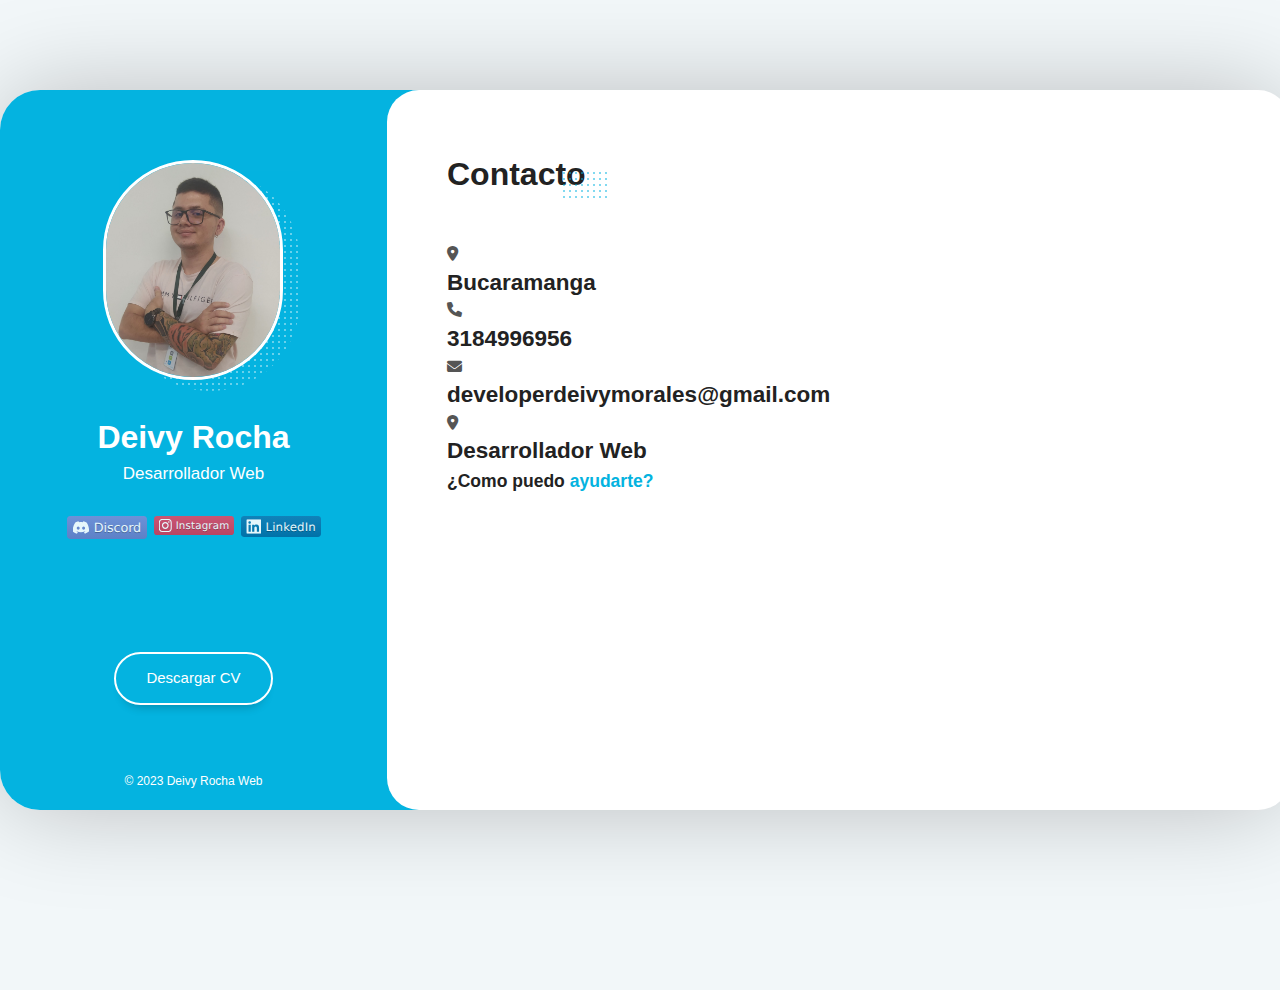
==== contacto.html @ 5f2e1a6d ":sparkles: Anyadiendo nuevas secciones y arreglando estilos" ====
<!DOCTYPE html>
<html lang="en">
<head>
  <meta charset="UTF-8">
  <meta name="viewport" content="width=device-width, initial-scale=1.0">
  <title>Document</title>
  <!-- Styles -->
  <link rel="stylesheet" href="assets/fonts/fontawesome-free-6.1.2-web/css/all.min.css">
  <link rel="stylesheet" href="./assets/css/reset.css">
  <link rel="stylesheet" href="./assets/css/styles.css">
</head>
<body>

  <!--Layout principal-->
  <div class="layout">
    <!-- Barra lateral (info-usuario)-->
    <aside class="layout__aside">
      <section class="aside__user-info">
        <!-- Informacion general usuario -->
        <div class="user-info__general">
          <div class="user-info__container-image">
            <img src="./assets/img/perfil.jpg
            " class="user-info__image" alt="Foto de perfil del usuario" />
          </div>
          <h2 class="user-info__name">Deivy Rocha</h2>
          <h4 class="user-info__job">Desarrollador Web</h4>
        </div>
        <!-- Menu de navegacion -->
        <nav class="layout__menu">
          <ul class="menu__list">
            <li class="menu__option">
              <a href="index.html" class="menu__link">
                <i class="menu__icon fa-solid fa-house"></i>
                <span class="menu__overlay">Home</span>
              </a>
            </li>
            <li class="menu__option">
              <a href="sobre-mi.html" class="menu__link">
                <i class="menu__icon fa-solid fa-user"></i>
                <span class="menu__overlay">Sobre mi</span>
              </a>
            </li>
            <li class="menu__option">
              <a href="curriculum.html" class="menu__link">
                <i class="menu__icon fa-solid fa-graduation-cap"></i>
                <span class="menu__overlay">Curriculum</span>
              </a>
            </li>
            <li class="menu__option">
              <a href="portafolio.html" class="menu__link">
                <i class="menu__icon fa-solid fa-briefcase"></i>
                <span class="menu__overlay">Portafolio</span>
              </a>
            </li>
            <li class="menu__option">
              <a href="contacto.html" class="menu__link menu__link--active">
                <i class="menu__icon fa-solid fa-envelope"></i>
                <span class="menu__overlay">Contacto</span>
              </a>
            </li>
          </ul>
        </nav>
        <!-- Links a redes sociales -->
        <div class="user-info__links">
          <ul class="links__social">
            <li class="social__option">
              <a href="#" class="social__link">
                <img src="assets/img/discord.svg" class="social__icon"></img>
              </a>
            </li>
            <li class="social__option">
              <a href="#" class="social__link">
                <img src="assets/img/instagram.svg" class="social__icon"></img>
              </a>
            </li>
            <li class="social__option">
              <a href="#" class="social__link">
                <img src="assets/img/linkedin.svg" class="social__icon"></img>
              </a>
            </li>
          </ul>
        </div>
        <!-- Boton del curriculum -->
        <div class="user-info__buttons">
          <a href="#" class="user-info__btn">
            Descargar CV
          </a>
        </div>
        <!-- Pie de pagina -->
        <footer class="user-info__footer">
          &copy; 2023 Deivy Rocha Web
        </footer>
      </section>
    </aside>
    <!-- Contenido principal -->
    <main class="layout__content">
      <section class="content__page content__contact">
        <!--Este contenido cambia en cada pagina del sitio web-->
        
        <header class="contact__header">
          <h1 class="contact__title"> Contacto </h1>
        </header>

        <div class="contact__container">
          <section class="contact__info">
            <div class="contact__data">
              <i class="contact__icon fa-solid fa-location-dot "></i>
              <h2 class="contact__subtitle">Bucaramanga</h2>
            </div>

            <div class="contact__data">
              <i class="contact__icon fa-solid fa-phone "></i>
              <h2 class="contact__subtitle">3184996956</h2>
            </div>

            <div class="contact__data">
              <i class="contact__icon fa-solid fa-envelope"></i>
              <h2 class="contact__subtitle">developerdeivymorales@gmail.com</h2>
            </div>

            <div class="contact__data">
              <i class="contact__icon fa-solid fa-location-dot "></i>
              <h2 class="contact__subtitle">Desarrollador Web</h2>
            </div>

          </section>

          <section class="contact__form">
            
            <div class="contact__map">

            </div>

            <header class="contact__form-header">
              <h3 class="contact__subtitle">
                ¿Como puedo <span class="subtitle__color">ayudarte?</span> 
              </h3>
            </header>

          </section>
        </div>


      </section>
    </main>

  </div>


</body>
</html>
---- assets/css/styles.css ----
/*Colors Variable*/
:root {
  --primary-color: #FFFFFF;
  --second-color: #04B3E0; /*Blue 500*/

  --background-color: #F2F7F9;
  --trasnparent-color: transparent;

  --icons-color: #B5B6B7;
  --titles-color: #222;
  --subtitles-color: #888;
  --text-color: #555;

  --color-border-reviews: #E5E6E7;
  --color-company: #A5A6A7;

  --color-background-certificate: #F5F5F5;
}

/*Styles generals*/
html {
  font-size: 10px;
}

body {
  width: 100%;
  height: auto;
  font-family: "Poppins", Helvetica, sans-serif;
  font-size: 1.5rem;
  background-color: var(--background-color);
  color: var(--text-color);
  overflow: hidden;
}

h1,h2,h3,h4,h5,h6 {
  color: var(--titles-color);
}

/*Imagen de fondo*/
body {
  background-image: url(../img/fondo.png);
  background-size: cover;
  background-repeat: no-repeat;
  background-position: -20px -120px;
}

/*Estructura principal*/
.layout {
  position: relative;
  min-width: 1290px;
  width: 75%;
  height: 80vh; /*altura del navegador*/
  min-height: 80vh;
  margin: 10vh auto;

  display: grid;
  grid-template-areas: 
    "aside content";
  grid-template-columns: 30% 70%;

  /*Sombra layout*/
  border-radius: 4rem;
  box-shadow: 0 0 100px -5px rgba(0, 0, 0, 0.25);
}

/* Barra lateral azul*/
.layout__aside {
  grid-area: aside;
  border-radius: 4rem 0 0 4rem;
  overflow: auto;
  overflow-x: hidden;
}

.aside__user-info {
  display: flex;
  flex-direction: column;
  align-items: center;
  text-align: center;

  min-height: 100%;
  min-width: 30rem;

  background-color: var(--second-color);
  color: var(--primary-color);
}

.user-info__container-image {
  position: relative;
  display: inline-block;
  width: 18rem;
  margin-top: 7rem;
  z-index: 1;
}

.user-info__image {
  width: 100%;
  background-color: var(--primary-color);
  border: 3px solid var(--primary-color);
  border-radius: 20rem;
}

.user-info__container-image::after {
  content: "";
  position: absolute;
  top: 5%;
  left: 9%;
  z-index: -1;
  width: 100%;
  height: 100%;
  background-image: -webkit-repeating-radial-gradient(center center, #fff, #fff 1px, transparent 0px, transparent 100%);
  background-size: 0.6rem 0.6rem;
  opacity: 0.4;
  border-radius: 30rem;

}

.user-info__name {
  margin-top: 2.6rem;
  font-size: 3.2rem;
  font-weight: bold;
  color: var(--primary-color);
}

.user-info__job {
  font-size: 1.7rem;
  font-weight: 200;
  color: var(--primary-color);
}

.user-info__links {
  margin-bottom: 3.6rem;

}

.links__social {
  margin-top: 3rem;
  text-align: center;

  display: flex;
  flex-direction: row;
  flex-wrap: wrap;
  gap: 0.7rem;
}

.social__option {
  height: 8rem;
  width: 8rem;
  line-height: 3.2rem;
  opacity: 0.9;
  border-radius: 3rem;
  transition: all 300ms linear ease-in-out;
}

.social__icon {
  width: 100%;
  height: auto;
  border-radius: 2px;
}

/*Boton del curriculum*/

.user-info__buttons{
  margin-top: 2rem;
  margin-bottom: 4rem;
}

.user-info__btn{
  padding: 3rem;
  padding-top: 1.3rem;
  padding-bottom: 1.3rem;
  border: 2px solid var(--primary-color);
  border-radius: 3.2rem;
  color: var(--primary-color);
  box-shadow: 0 10px 10px -8px rgba(0, 0, 0, 0.22);
  transition: all 300ms ease-in-out;
}

.user-info__btn:hover{
  background-color: var(--primary-color);
  color: var(--second-color);
}

.user-info__footer {
  position: absolute;
  bottom: 2rem;
  font-size: 1.2rem;

}

/*Contenedor principal*/
.layout__content{
  grid-area: content;
  height: 100%;
  min-height: 100%;

  background-color: var(--second-color);
  border-radius: 0 10rem 10rem 0;
}

.content__page {
  min-height: 100%;
  background-color: var(--primary-color);
  border-radius: 3.2rem;
  

  display: flex;
  flex-direction: column;
  align-items: center;
  justify-content: center;
}

.page__name {
  font-size: 6rem;
  margin-bottom: 1rem;
}

.page__job {
  font-size: 2.1rem;
  font-weight: lighter;
  color: var(--subtitles-color);
}

/*Menu navegacion lateral*/

.layout__menu {
  display: block;
  position: absolute;
  top: 0;
  right: -105px;
  min-width: 11rem;
  background-color: var(--trasnparent-color);
}

.menu__list{
  position: relative;

  display: flex;
  flex-direction: column;
  justify-content: space-between;
  align-items: center;
  width: 60%;
  min-height: 32rem;
  padding: 2rem 0;
  margin-left: 2.5rem;
  background-color: var(--primary-color);
  box-shadow: 0 0 3rem -0.5rem rgba(0, 0, 0, 0.15);
  border-radius: 6rem;
}

.menu__option{
  display: block;
  width: 100%;
  text-align: center;
}

.menu__icon{
  color: var(--icons-color);
  font-size: 2.8rem;
  transition: all 300ms ease-in-out;
}

.menu__option:hover .menu__icon{
  color: var(--second-color);
}

.menu__overlay{
  position: absolute;
  right: 0;
  margin-top: -3rem;
  display: block;
  opacity: 0;
  padding: 0.5rem 1rem;
  color: var(--primary-color);
  background-color: var(--second-color);
  white-space: nowrap;
  transition: all 300ms ease-in-out;
}

.menu__option:hover .menu__overlay{
  opacity: 1;
  right: 100%;
}

/*Styles Generals about  me*/
.content__about,
.content__resume,
.content__portfolio,
.content__contact {
  display: block;
  height: 100%;
  min-height: 100%;
  padding: 6rem;
  padding-right: 3rem;
  overflow: auto; 
}

.about__header,
.resume__header,
.portfolio__header,
.contact__header {
  display: inline-block;
  margin-bottom: 4.5rem;
}

.about__title,
.resume__title,
.portfolio__title,
.contact__title {
  font-size: 3.2rem;
  position: relative;
}

.about__title::after,
.resume__title::after,
.portfolio__title::after,
.contact__title::after {
  content: "";
  position: absolute;
  top: 20px;
  right: -25px;
  width: 50px;
  height: 30px;
  background-image: -webkit-repeating-radial-gradient(center center, var(--second-color), var(--second-color) 1px, transparent 0px, transparent 100%);
  background-size: 6px 6px;
  opacity: 0.5;
}

.title__color,
.subtitle__color {
  color: var(--second-color);
}

.about__personal-info{
  display: flex;
  flex-direction: row;
  width: 100%;
  margin-bottom: 5rem;
}

.personal-info__bio {
  flex-basis: 56%;
}

.personal-info__description {
  font-size: 1.5rem;
  line-height: 2.4rem;
}

.personal-info__data {
  flex-basis: 44%;
  padding: 0 1.5rem;
}

.personal-info__option {
  margin-bottom: 1rem;
}

.personal-info__title {
  margin-right: 0.5rem;
  color: var(--second-color);
  font-weight: 600;
}

/*Estilos generales compartidos about y otras secciones*/
.about__services,
.about__reviews,
.about__clients,
.about__prices,
.about__extra {
  width: 100%;
  margin-bottom: 3rem;
}

.services__header,
.reviews__header,
.clients__header,
.prices__header,
.extra__header,
.resume__subheader {
  display: inline-block;
  padding-right: 1.2rem;
  margin-bottom: 2.5rem;
  position: relative;
}

.services__title,
.reviews__title,
.clients__title,
.prices__title,
.extra__title,
.resume__subtitle {
  font-size: 2.1rem;
}

.services__title::after,
.reviews__title::after,
.clients__title::after,
.prices__title::after,
.extra__title::after,
.resume__subtitle::after{
  content: "";
  position: absolute;
  top: 15px;
  right: 0px;
  width: 30px;
  height: 20px;
  background-image: -webkit-repeating-radial-gradient(center center, var(--second-color), var(--second-color) 1px, transparent 0px, transparent 100%);
  background-size: 6px 6px;
  opacity: 0.5;
}

/* SERVICES */

.about__services {
  width: 100%;
  margin-bottom: 3rem;
}

.services__header{
  display: inline-block;
  padding: 1.2rem;
  margin-bottom: 2.5rem;
  position: relative;
}

.services__title {
  font-size: 2.1rem;
}

.services__title::after{
  content: "";
  position: absolute;
  top: 15px;
  right: 0px;
  width: 30px;
  height: 20px;
  background-image: -webkit-repeating-radial-gradient(center center, var(--second-color), var(--second-color) 1px, transparent 0px, transparent 100%);
  background-size: 6px 6px;
  opacity: 0.5;
}

.services__container {
  width: 100%;
  display: flex;
  flex-direction: row;
  flex-wrap: wrap;
}

.services__service{
  flex-basis: cal(50% -3rem);
  margin-right: 3rem;
  margin-bottom: 2.5rem;

}

.service__real-icon {
  color: var(--second-color);
  font-size: 3.8rem;
}

.service__title {
  font-size: 1.8rem;
  margin: 0.5rem 0;
}

.service__description {
  font-size: 1.5rem;
  text-align: justify;
  max-width: 100%;
}

/*Curriculum*/
.resume__container {
  width: 100%;
  display: flex;
  flex-direction: row;

}

/*Curriculum izquierda*/
.resume__left {
  flex-basis: 58%;
  margin-right: 1.5rem;
}

.resume__timelines {
  margin-bottom: 5rem;
}

.timelines__timeline {
  position: relative;
  width: 100%;
  margin-bottom: 1.5rem;
  display: flex;
  flex-direction: row;
}

.timeline__header {
  flex-basis: 30%;
  text-align: right;
  padding-right: 2.5rem;
}

.timeline__year {
  margin: 0.3rem 0;
  line-height: 1.9rem;
  font-size: 1.4rem;
}

.timeline__company {
  display: block;
  font-size: 1.3rem;
  font-weight: lighter; 
  color: var(--text-color);
}

.timeline__description {
  width: 70%;
  padding-left: 2.5rem;
  padding-right: 1.5rem;
}

.timeline__title {
  font-size: 1.6rem;
  margin-bottom: 0.3rem;
}

.timeline__text {
  font-size: 1.4rem;
  margin-bottom: 1rem;
}

.timeline__divider {
  position: absolute;
  top: 0;
  left: 30%;
  bottom: -18px;
  width: 1px;
  background-color: var(--subtitle-color);
}

.timeline__divider::before {
  content: "";
  position: absolute;
  margin-top: 0.4rem;
  margin-left: -0.8rem;
  width: 1.7rem;
  height: 1.7rem;
  background-color: var(--second-color);
  border-radius: 10rem;
  opacity: 0.25;
}

.timeline__divider::after {
  content: "";
  position: absolute;
  margin-top: 0.8rem;
  margin-left: -0.4rem;
  width:0.9rem;
  height: 0.9rem;
  background-color: var(--primary-color);
  border-radius: 10rem;
  border: 2px solid var(--second-color);
  opacity: 1;
}

/*Curriculum derecha*/
.resume__right {
  flex-basis: 41%;
  padding: 0 1.5rem;
}

.resume__skills {
  width: 100%;
  margin-bottom: 3rem;
}

.skills__list {
  display: flex;
  flex-direction: row;
  flex-wrap: wrap;
}

.skills__option {
  padding: 0.4rem 1rem;
  margin: 0.3rem 0.3rem;
  font-size: 1.4rem;
  border-radius: 0.3rem;
  
}

.knowledges__list{
  display: flex;
  flex-direction: row;
  flex-wrap: wrap;
}

.knowledges__option {
  padding: 0.4rem 1rem;
  margin: 0.3rem 0.3rem;
  font-size: 1.4rem;
  background-color: var(--second-color);
  border-radius: 0.3rem;
  color: var(--primary-color);
}

.certificates__container {
  display: flex;
  flex-direction: row;
  flex-wrap: wrap;
  gap: 3rem;
}

.certificates__certificate {
  flex-basis: cal(50% - 1.5rem) ;
  border: 2px solid var(--color-border-reviews);
  border-radius: 0.8rem;

  display: flex;
  flex-direction: row;
}

.certificate__logo {
  width: 15rem;
  height: 100%;
  padding: 2.5rem;
  background-color: var(--color-background-certificate);
  display: flex;
  justify-content: center;
  align-items: center;
  
}

.certificate__img {
  width: 100%;
}

.certificate__content {
  padding: 2rem 2.5rem;
}

.certificate__title {
  font-size: 1.6rem;
  margin-bottom: 0.5rem;
}

.certificate__id {
  display: block;
  margin-bottom: 0.3rem;
  font-size: 1.3rem;
  color: var(--subtitles-color);
}

.certificate__date {
  font-size: 1.2rem;
  color: var(--subtitles-color);
  opacity: 0.9;
}

/*PORTFOLIO*/

.portfolio__navbar {
  margin-bottom: 3rem;
}

.portfolio__menu {
  display: flex;
  flex-direction: row;
  flex-wrap: wrap;
  gap: 1.5rem;
}

.portfolio__option {
  font-size: 1.3rem;
  opacity: 0.7;
}

.portfolio__option--active {
  opacity: 1;
}

.portfolio__link {
  cursor: pointer;
  color: var(--subtitles-color);
}

.portfolio__link:hover{
  color: var(--second-color);
  text-shadow: 0 0 1px rgba(0, 0, 0, 0.25);
}

.portfolio__gallery {
  display: flex;
  flex-direction: row;
  flex-wrap: wrap;
}

.gallery__item {
  position: relative;
  flex-basis: 33%;
  padding: 0.7rem;
}

.gallery__container-image {
  overflow: hidden;
}

.gallery__image {
  transition: all 300ms  ease-in-out;
}

.gallery__item:hover .gallery__image {
  transform: scale(1.1);
}

.gallery__title {
  font-size: 1.6rem;
  padding: 1.5rem 0;
  font-weight: bold;
}

.gallery__icon {
  opacity: 0;
  position: absolute;
  top: 1.4rem;
  right: 1.5rem;
  width: 3rem;
  height: 3rem;
  font-size: 1.6rem;
  text-align: center;
  line-height: 3rem;
  background-color: var(--primary-color);
  color: var(--second-color);
  transition: all 400ms ease-in-out;
}

.gallery__category {
  opacity: 0;
  position: absolute;
  top: 1.5rem;
  left: 1.5rem;
  padding: 0.2rem 0.7rem;
  font-size: 1.1rem;
  background-color: var(--primary-color);
  color: var(--second-color);
  transition: all 400ms ease-in-out;
}

.gallery__item:hover .gallery__icon,
.gallery__item:hover .gallery__category {
  opacity: 1;
}
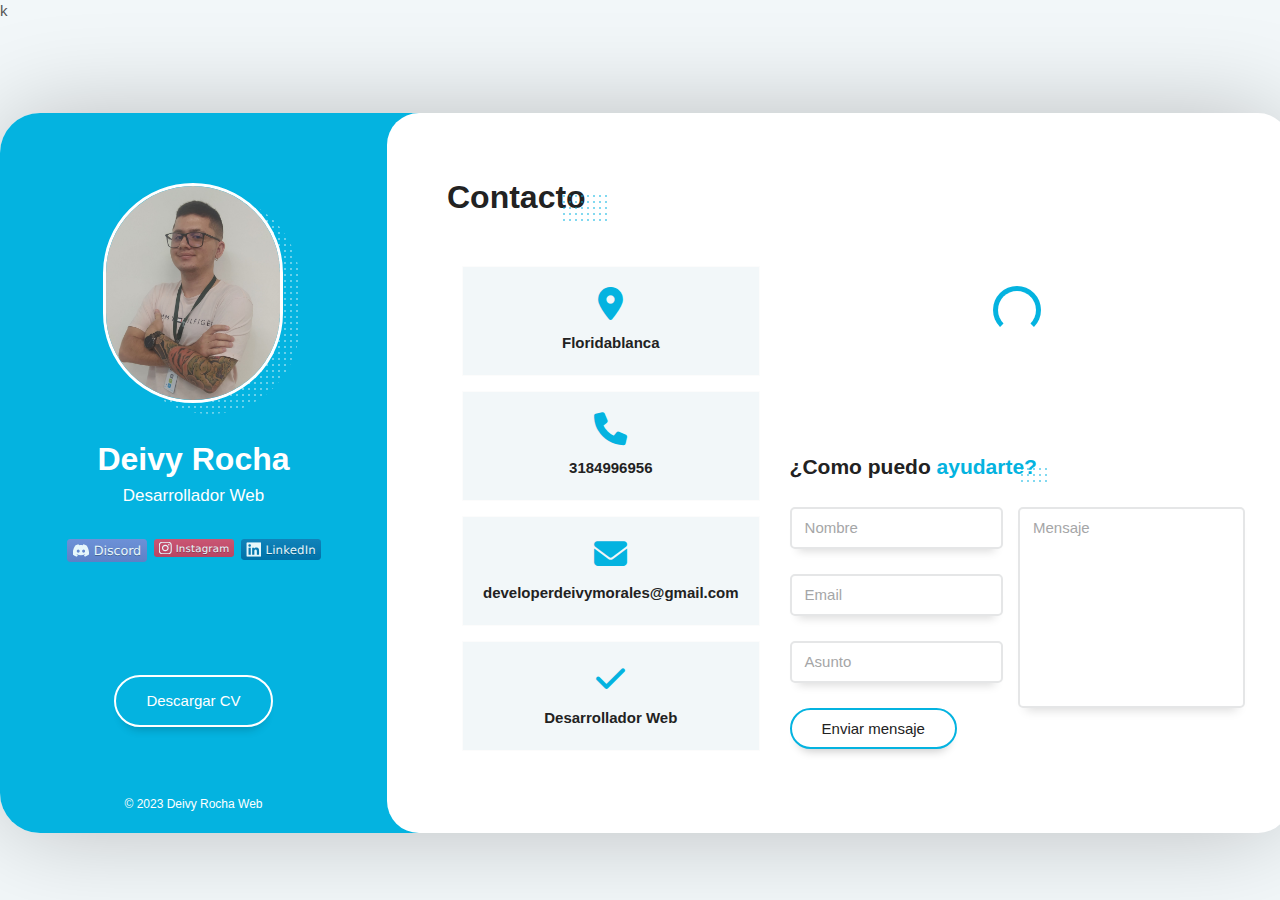
==== commit 9c206faf: ":lipstick: Estilizando pagina contacto y anyadiendo hoja loader.css y archivo map.js" ====
--- a/contacto.html
+++ b/contacto.html
@@ -2,12 +2,15 @@
 <html lang="en">
 <head>
   <meta charset="UTF-8">
-  <meta name="viewport" content="width=device-width, initial-scale=1.0">
-  <title>Document</title>
+  <meta name="viewport" content="width=device-width, initial-scale=1, maximum-scale=1">
+  <title>Contacto</title>
   <!-- Styles -->
   <link rel="stylesheet" href="assets/fonts/fontawesome-free-6.1.2-web/css/all.min.css">
   <link rel="stylesheet" href="./assets/css/reset.css">
+  <link rel="stylesheet" href="./assets/css/scroll.css">
   <link rel="stylesheet" href="./assets/css/styles.css">
+  <link rel="stylesheet" href="./assets/css/loader.css">k
+  <script src="./assets/js/map.js" defer></script>
 </head>
 <body>
 
@@ -64,17 +67,17 @@
         <div class="user-info__links">
           <ul class="links__social">
             <li class="social__option">
-              <a href="#" class="social__link">
+              <a href="https://discord.com/channels/@deivyjesidrochamorales" target="_blank" target="_blank" class="social__link">
                 <img src="assets/img/discord.svg" class="social__icon"></img>
               </a>
             </li>
             <li class="social__option">
-              <a href="#" class="social__link">
+              <a href="https://www.instagram.com/deivymorales1/?hl=es-la" target="_blank" class="social__link">
                 <img src="assets/img/instagram.svg" class="social__icon"></img>
               </a>
             </li>
             <li class="social__option">
-              <a href="#" class="social__link">
+              <a href="https://www.linkedin.com/in/deivy-jesid-rocha-morales-0641951a6/" target="_blank" class="social__link">
                 <img src="assets/img/linkedin.svg" class="social__icon"></img>
               </a>
             </li>
@@ -105,7 +108,7 @@
           <section class="contact__info">
             <div class="contact__data">
               <i class="contact__icon fa-solid fa-location-dot "></i>
-              <h2 class="contact__subtitle">Bucaramanga</h2>
+              <h2 class="contact__subtitle">Floridablanca</h2>
             </div>
 
             <div class="contact__data">
@@ -119,23 +122,50 @@
             </div>
 
             <div class="contact__data">
-              <i class="contact__icon fa-solid fa-location-dot "></i>
+              <i class="contact__icon fa-solid fa-check "></i>
               <h2 class="contact__subtitle">Desarrollador Web</h2>
             </div>
 
           </section>
 
-          <section class="contact__form">
+          <section class="contact__form-box">
             
-            <div class="contact__map">
-
+            <div class="contact__map" id="load-iframe-map">
+              <span class="loader"></span>
             </div>
 
             <header class="contact__form-header">
-              <h3 class="contact__subtitle">
+              <h3 class="form-header__title">
                 ¿Como puedo <span class="subtitle__color">ayudarte?</span> 
               </h3>
             </header>
+
+            <form class="contact__form">
+              <div class="form__container">
+                <section class="form__left">
+                  <div class="form__group">
+                    <input type="text" class="form__input" name="name" required placeholder="Nombre" />
+                    <label for="name" class="form__label">Nombre</label>
+                  </div>
+                  <div class="form__group">
+                    <input type="email" class="form__input" name="email" required placeholder="Email" />
+                    <label for="email" class="form__label">Email</label>
+                  </div>
+                  <div class="form__group">
+                    <input type="text" class="form__input" name="subject" required placeholder="Subject" />
+                    <label for="subject" class="form__label">Asunto</label>
+                  </div>
+                </section>
+                <section class="form__right" >
+                  <div class="form__group form__group--textarea">
+                    <textarea class="form__input form__input--textarea" name="message" required placeholder="Mensaje"></textarea>
+                    <label for="message" class="form__label">Mensaje</label>
+                  </div>
+                </section>
+              </div>
+              <input type="submit" class="form__button" value="Enviar mensaje">
+
+            </form>
 
           </section>
         </div>
--- a/assets/css/scroll.css
+++ b/assets/css/scroll.css
@@ -0,0 +1,81 @@
+:root{
+  --color-scrollbar: #D3D3D4; 
+  --color-background-scrollbar: #eee;
+  --primary-color: #FFFFFF;
+  --second-color: #04B3E0; /*Blue 500*/
+
+  --background-color: #F2F7F9;
+  --trasnparent-color: transparent;
+
+  --icon-color: #B5B6B7;
+  --title-color: #222;
+  --subtitle-color: #888;
+  --text-color: #555;
+}
+
+/*Scroll Chrome*/
+
+.content__page::-webkit-scrollbar{
+  width: 25px;
+  background: transparent;
+}
+
+.content__page::-webkit-scrollbar-thumb {
+  border: 10px solid transparent;
+  box-shadow: none;
+  border-radius: 40px;
+}
+
+.layout__aside::-webkit-scrollbar-thumb {
+  box-shadow: inset 0 0 0 10px var(--primary-color);
+}
+
+.layout__aside:hover::-webkit-scrollbar-thumb:hover {
+  border: 8px solid transparent;
+  box-shadow: inset 0 0 0 10px var(--primary-color);
+}
+
+/*Caja que contiene el scrollbar*/
+.content__page::-webkit-scrollbar-track {
+  background-color: transparent;
+  margin: 40px 0;
+}
+
+
+
+/*Scroll chrome barra lateral*/
+.layout__aside::-webkit-scrollbar {
+  width: 25px;
+  background: var(--second-color);
+}
+
+.layout__aside::-webkit-scrollbar-thumb {
+  border: 10px solid transparent;
+  box-shadow: none;
+  border-radius: 40px;
+}
+
+.layout__aside:hover::-webkit-scrollbar-thumb {
+  box-shadow: inset 0 0 0 10px var(--color-scrollbar);
+} 
+
+.layout__aside:hover::-webkit-scrollbar-thumb:hover {
+  border: 8px solid transparent;
+} 
+
+.layou__aside::webkit-scrollbar-track {
+  background-color: transparent;
+  margin: 40px 0;
+}
+
+/*Scroll Moz*/
+
+.content__page{
+  scrollbar-width: thin;
+  scrollbar-color: var(--color-scrollbar) transparent;
+}
+
+.layout__aside{
+  scrollbar-width: thin;
+  scrollbar-color: var(--color-scrollbar) var(--second-color);
+}
--- a/assets/css/styles.css
+++ b/assets/css/styles.css
@@ -15,6 +15,7 @@
   --color-company: #A5A6A7;
 
   --color-background-certificate: #F5F5F5;
+  --color-background-contact: #FCFCFC;
 }
 
 /*Styles generals*/
@@ -376,7 +377,8 @@
 .clients__header,
 .prices__header,
 .extra__header,
-.resume__subheader {
+.resume__subheader,
+.contact__form-header {
   display: inline-block;
   padding-right: 1.2rem;
   margin-bottom: 2.5rem;
@@ -388,7 +390,8 @@
 .clients__title,
 .prices__title,
 .extra__title,
-.resume__subtitle {
+.resume__subtitle,
+.form-header__title {
   font-size: 2.1rem;
 }
 
@@ -397,7 +400,8 @@
 .clients__title::after,
 .prices__title::after,
 .extra__title::after,
-.resume__subtitle::after{
+.resume__subtitle::after,
+.form-header__title::after{
   content: "";
   position: absolute;
   top: 15px;
@@ -749,4 +753,148 @@
 .gallery__item:hover .gallery__icon,
 .gallery__item:hover .gallery__category {
   opacity: 1;
+}
+
+/*Pagina de contacto*/
+
+.contact__container {
+  display: flex;
+  flex-direction: row;
+}
+
+.contact__info {
+  flex-basis: 33%;
+  padding: 0 1.5rem;
+}
+
+.contact__data {
+  width: 100%;
+  margin-bottom: 1.5rem;
+  padding: 2rem 2rem;
+  text-align: center;
+  background-color: var(--background-color);
+  border: 1px solid var(--color-background-contact);
+}
+
+.contact__icon {
+  font-size: 3.3rem;
+  color: var(--second-color);
+}
+
+.contact__subtitle{
+  font-size: 1.5rem;
+  margin-top: 1rem;
+}
+
+.contact__form-box {
+  flex-basis: 66%;
+  padding: 0 1.5rem;
+}
+
+.form__container {
+  display: flex;
+  flex-direction: row;
+}
+
+.form__left {
+  flex-basis: 47%;
+  margin-right: 1.5rem;
+
+}
+
+.form__group {
+  position: relative;
+  margin-bottom: 2.5rem;
+}
+
+.form__input {
+  position: relative;
+  width: 100%;
+  height: 4.2rem;
+  display: block;
+  border: 0.2rem solid var(--color-border-reviews);
+  border-radius: 0.5rem;
+  font-size: 1.5rem;
+  padding: 1rem 1.2rem;
+  outline: none;
+  box-shadow: 0 1rem 1rem -8px rgba(0, 0, 0, 0.15);
+  background: 0 0;
+  background-color: transparent;
+
+}
+
+.form__input:focus{
+  border: 0.2rem solid var(--second-color);
+}
+
+.form__label {
+  position: absolute;
+  top: 1rem;
+  left: 1.5rem;
+  color: var(--color-company);
+  transition: all 300ms ease-in-out;
+  pointer-events: none;
+}
+
+.form__input:focus~label,
+.form__input:not(:placeholder-shown)~label {
+  top: -2rem;
+  left: 0;
+  z-index: 1;
+  font-size: 1.3rem;
+  color: var(--second-color);
+}
+
+.form__input::-webkit-input-placeholder {
+  color: transparent;
+}
+
+.form__input::-moz-placeholder {
+  color: transparent;
+}
+
+
+.form__right {
+  flex-basis: 50%;
+  max-width: 50%;
+  max-height: 100%;
+}
+
+.form__group--textarea {
+  height: 100%;
+}
+
+.form__input--textarea {
+  display: block;
+  resize: none;
+  height: 100%;
+}
+
+.form__button {
+  cursor: pointer;
+  padding: 1rem 3rem;
+  font-size: 1.5rem;
+  border: 0.2rem solid var(--second-color);
+  color: var(--titles-color);
+  background-color: var(--primary-color);
+  border-radius: 3rem;
+  box-shadow: 0 1rem 1rem -8px rgba(0, 0, 0, 0.22);
+  transition: all 300 ease-in-out;
+}
+
+.form__button:hover{
+  background-color: var(--second-color);
+  color: var(--primary-color);
+}
+
+.contact__map {
+  width: 100%;
+  min-height: 15rem;
+  margin-bottom: 3.5rem;
+  overflow: hidden;
+}
+
+.contact__iframe {
+  width: 100%;
+  height: 14rem;
 }--- a/assets/css/loader.css
+++ b/assets/css/loader.css
@@ -0,0 +1,21 @@
+.loader {
+  margin: 0 auto;
+  margin-top: 20px;
+  width: 48px;
+  height: 48px;
+  border: 5px solid var(--second-color);
+  border-bottom-color: transparent;
+  border-radius: 50%;
+  display: block;
+  box-sizing: border-box;
+  animation: rotation 1s linear infinite;
+}
+
+@keyframes rotation {
+  0% {
+    transform: rotate(0deg);
+  }
+  100% {
+    transform: rotate(360deg);
+  }
+}
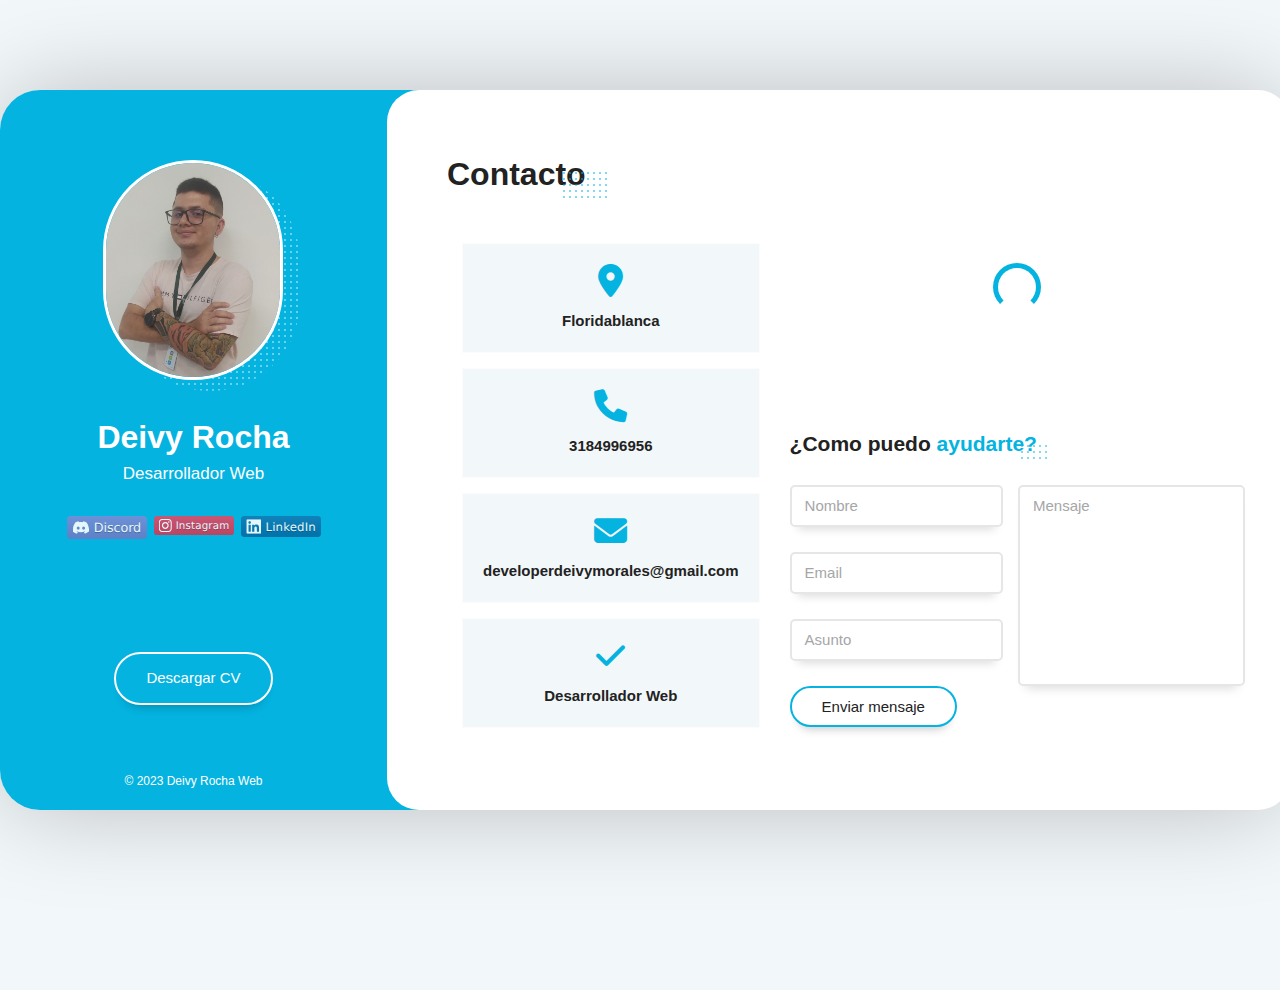
==== commit 90de1213: ":lipstick: Borrando letra k de contacto" ====
--- a/contacto.html
+++ b/contacto.html
@@ -9,7 +9,7 @@
   <link rel="stylesheet" href="./assets/css/reset.css">
   <link rel="stylesheet" href="./assets/css/scroll.css">
   <link rel="stylesheet" href="./assets/css/styles.css">
-  <link rel="stylesheet" href="./assets/css/loader.css">k
+  <link rel="stylesheet" href="./assets/css/loader.css">
   <script src="./assets/js/map.js" defer></script>
 </head>
 <body>
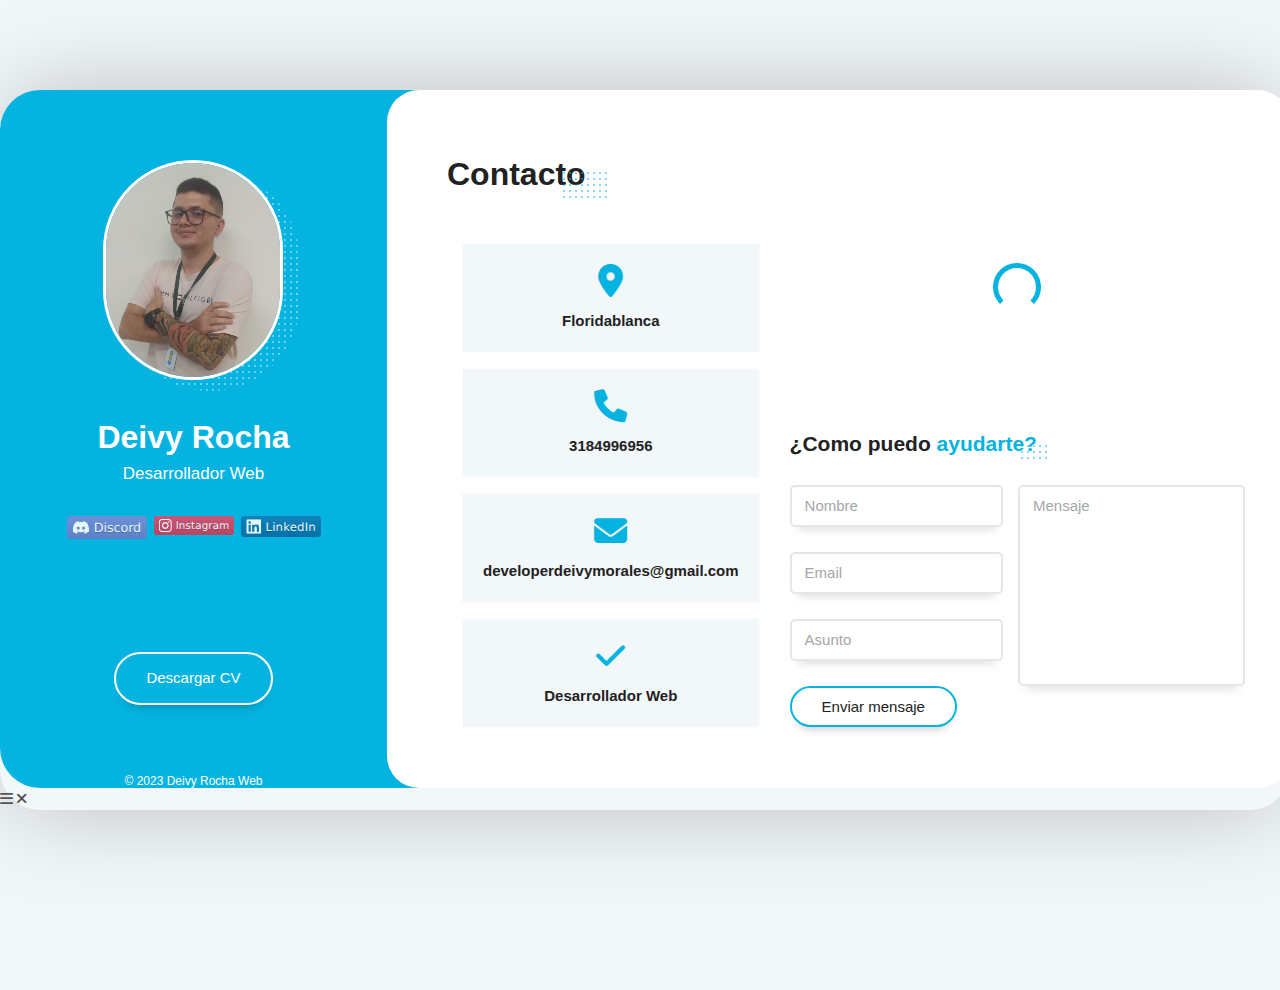
==== commit 35397290: "Add files via upload" ====
--- a/contacto.html
+++ b/contacto.html
@@ -10,7 +10,8 @@
   <link rel="stylesheet" href="./assets/css/scroll.css">
   <link rel="stylesheet" href="./assets/css/styles.css">
   <link rel="stylesheet" href="./assets/css/loader.css">
-  <script src="./assets/js/map.js" defer></script>
+  <link rel="stylesheet" href="./assets/css/responsive.css">
+  <script src="./assets/js/menu.js" defer></script>
 </head>
 <body>
 
@@ -95,6 +96,13 @@
         </footer>
       </section>
     </aside>
+
+    <!-- Menu responsive -->
+    <div class="layout__menu-toggle">
+      <i class="menu-toggle fa-solid fa-bars"></i>
+      <i class="menu-toggle fa-solid fa-xmark"></i>
+    </div>
+
     <!-- Contenido principal -->
     <main class="layout__content">
       <section class="content__page content__contact">
@@ -175,7 +183,7 @@
     </main>
 
   </div>
-
+  <script src="./assets/js/map.js" defer></script>
 
 </body>
 </html>--- a/assets/css/scroll.css
+++ b/assets/css/scroll.css
@@ -1,13 +1,13 @@
-:root{
-  --color-scrollbar: #D3D3D4; 
+:root {
+  --color-scrollbar: #d3d3d4;
   --color-background-scrollbar: #eee;
-  --primary-color: #FFFFFF;
-  --second-color: #04B3E0; /*Blue 500*/
+  --primary-color: #ffffff;
+  --second-color: #04b3e0; /*Blue 500*/
 
-  --background-color: #F2F7F9;
+  --background-color: #f2f7f9;
   --trasnparent-color: transparent;
 
-  --icon-color: #B5B6B7;
+  --icon-color: #b5b6b7;
   --title-color: #222;
   --subtitle-color: #888;
   --text-color: #555;
@@ -15,7 +15,7 @@
 
 /*Scroll Chrome*/
 
-.content__page::-webkit-scrollbar{
+.content__page::-webkit-scrollbar {
   width: 25px;
   background: transparent;
 }
@@ -41,8 +41,6 @@
   margin: 40px 0;
 }
 
-
-
 /*Scroll chrome barra lateral*/
 .layout__aside::-webkit-scrollbar {
   width: 25px;
@@ -57,11 +55,11 @@
 
 .layout__aside:hover::-webkit-scrollbar-thumb {
   box-shadow: inset 0 0 0 10px var(--color-scrollbar);
-} 
+}
 
 .layout__aside:hover::-webkit-scrollbar-thumb:hover {
   border: 8px solid transparent;
-} 
+}
 
 .layou__aside::webkit-scrollbar-track {
   background-color: transparent;
@@ -70,12 +68,12 @@
 
 /*Scroll Moz*/
 
-.content__page{
+.content__page {
   scrollbar-width: thin;
   scrollbar-color: var(--color-scrollbar) transparent;
 }
 
-.layout__aside{
+.layout__aside {
   scrollbar-width: thin;
   scrollbar-color: var(--color-scrollbar) var(--second-color);
 }
--- a/assets/css/styles.css
+++ b/assets/css/styles.css
@@ -1,21 +1,21 @@
 /*Colors Variable*/
 :root {
-  --primary-color: #FFFFFF;
-  --second-color: #04B3E0; /*Blue 500*/
-
-  --background-color: #F2F7F9;
+  --primary-color: #ffffff;
+  --second-color: #04b3e0; /*Blue 500*/
+
+  --background-color: #f2f7f9;
   --trasnparent-color: transparent;
 
-  --icons-color: #B5B6B7;
+  --icons-color: #b5b6b7;
   --titles-color: #222;
   --subtitles-color: #888;
   --text-color: #555;
 
-  --color-border-reviews: #E5E6E7;
-  --color-company: #A5A6A7;
-
-  --color-background-certificate: #F5F5F5;
-  --color-background-contact: #FCFCFC;
+  --color-border-reviews: #e5e6e7;
+  --color-company: #a5a6a7;
+
+  --color-background-certificate: #f5f5f5;
+  --color-background-contact: #fcfcfc;
 }
 
 /*Styles generals*/
@@ -33,7 +33,12 @@
   overflow: hidden;
 }
 
-h1,h2,h3,h4,h5,h6 {
+h1,
+h2,
+h3,
+h4,
+h5,
+h6 {
   color: var(--titles-color);
 }
 
@@ -55,8 +60,7 @@
   margin: 10vh auto;
 
   display: grid;
-  grid-template-areas: 
-    "aside content";
+  grid-template-areas: "aside content";
   grid-template-columns: 30% 70%;
 
   /*Sombra layout*/
@@ -108,11 +112,16 @@
   z-index: -1;
   width: 100%;
   height: 100%;
-  background-image: -webkit-repeating-radial-gradient(center center, #fff, #fff 1px, transparent 0px, transparent 100%);
+  background-image: -webkit-repeating-radial-gradient(
+    center center,
+    #fff,
+    #fff 1px,
+    transparent 0px,
+    transparent 100%
+  );
   background-size: 0.6rem 0.6rem;
   opacity: 0.4;
   border-radius: 30rem;
-
 }
 
 .user-info__name {
@@ -130,7 +139,6 @@
 
 .user-info__links {
   margin-bottom: 3.6rem;
-
 }
 
 .links__social {
@@ -160,12 +168,12 @@
 
 /*Boton del curriculum*/
 
-.user-info__buttons{
+.user-info__buttons {
   margin-top: 2rem;
   margin-bottom: 4rem;
 }
 
-.user-info__btn{
+.user-info__btn {
   padding: 3rem;
   padding-top: 1.3rem;
   padding-bottom: 1.3rem;
@@ -176,7 +184,7 @@
   transition: all 300ms ease-in-out;
 }
 
-.user-info__btn:hover{
+.user-info__btn:hover {
   background-color: var(--primary-color);
   color: var(--second-color);
 }
@@ -185,11 +193,10 @@
   position: absolute;
   bottom: 2rem;
   font-size: 1.2rem;
-
 }
 
 /*Contenedor principal*/
-.layout__content{
+.layout__content {
   grid-area: content;
   height: 100%;
   min-height: 100%;
@@ -202,7 +209,6 @@
   min-height: 100%;
   background-color: var(--primary-color);
   border-radius: 3.2rem;
-  
 
   display: flex;
   flex-direction: column;
@@ -232,7 +238,7 @@
   background-color: var(--trasnparent-color);
 }
 
-.menu__list{
+.menu__list {
   position: relative;
 
   display: flex;
@@ -248,23 +254,23 @@
   border-radius: 6rem;
 }
 
-.menu__option{
+.menu__option {
   display: block;
   width: 100%;
   text-align: center;
 }
 
-.menu__icon{
+.menu__icon {
   color: var(--icons-color);
   font-size: 2.8rem;
   transition: all 300ms ease-in-out;
 }
 
-.menu__option:hover .menu__icon{
+.menu__option:hover .menu__icon {
   color: var(--second-color);
 }
 
-.menu__overlay{
+.menu__overlay {
   position: absolute;
   right: 0;
   margin-top: -3rem;
@@ -277,7 +283,7 @@
   transition: all 300ms ease-in-out;
 }
 
-.menu__option:hover .menu__overlay{
+.menu__option:hover .menu__overlay {
   opacity: 1;
   right: 100%;
 }
@@ -292,7 +298,7 @@
   min-height: 100%;
   padding: 6rem;
   padding-right: 3rem;
-  overflow: auto; 
+  overflow: auto;
 }
 
 .about__header,
@@ -321,7 +327,13 @@
   right: -25px;
   width: 50px;
   height: 30px;
-  background-image: -webkit-repeating-radial-gradient(center center, var(--second-color), var(--second-color) 1px, transparent 0px, transparent 100%);
+  background-image: -webkit-repeating-radial-gradient(
+    center center,
+    var(--second-color),
+    var(--second-color) 1px,
+    transparent 0px,
+    transparent 100%
+  );
   background-size: 6px 6px;
   opacity: 0.5;
 }
@@ -331,7 +343,7 @@
   color: var(--second-color);
 }
 
-.about__personal-info{
+.about__personal-info {
   display: flex;
   flex-direction: row;
   width: 100%;
@@ -401,14 +413,20 @@
 .prices__title::after,
 .extra__title::after,
 .resume__subtitle::after,
-.form-header__title::after{
+.form-header__title::after {
   content: "";
   position: absolute;
   top: 15px;
   right: 0px;
   width: 30px;
   height: 20px;
-  background-image: -webkit-repeating-radial-gradient(center center, var(--second-color), var(--second-color) 1px, transparent 0px, transparent 100%);
+  background-image: -webkit-repeating-radial-gradient(
+    center center,
+    var(--second-color),
+    var(--second-color) 1px,
+    transparent 0px,
+    transparent 100%
+  );
   background-size: 6px 6px;
   opacity: 0.5;
 }
@@ -420,7 +438,7 @@
   margin-bottom: 3rem;
 }
 
-.services__header{
+.services__header {
   display: inline-block;
   padding: 1.2rem;
   margin-bottom: 2.5rem;
@@ -431,14 +449,20 @@
   font-size: 2.1rem;
 }
 
-.services__title::after{
+.services__title::after {
   content: "";
   position: absolute;
   top: 15px;
   right: 0px;
   width: 30px;
   height: 20px;
-  background-image: -webkit-repeating-radial-gradient(center center, var(--second-color), var(--second-color) 1px, transparent 0px, transparent 100%);
+  background-image: -webkit-repeating-radial-gradient(
+    center center,
+    var(--second-color),
+    var(--second-color) 1px,
+    transparent 0px,
+    transparent 100%
+  );
   background-size: 6px 6px;
   opacity: 0.5;
 }
@@ -450,11 +474,10 @@
   flex-wrap: wrap;
 }
 
-.services__service{
+.services__service {
   flex-basis: cal(50% -3rem);
   margin-right: 3rem;
   margin-bottom: 2.5rem;
-
 }
 
 .service__real-icon {
@@ -478,7 +501,6 @@
   width: 100%;
   display: flex;
   flex-direction: row;
-
 }
 
 /*Curriculum izquierda*/
@@ -514,7 +536,7 @@
 .timeline__company {
   display: block;
   font-size: 1.3rem;
-  font-weight: lighter; 
+  font-weight: lighter;
   color: var(--text-color);
 }
 
@@ -560,7 +582,7 @@
   position: absolute;
   margin-top: 0.8rem;
   margin-left: -0.4rem;
-  width:0.9rem;
+  width: 0.9rem;
   height: 0.9rem;
   background-color: var(--primary-color);
   border-radius: 10rem;
@@ -590,10 +612,9 @@
   margin: 0.3rem 0.3rem;
   font-size: 1.4rem;
   border-radius: 0.3rem;
-  
-}
-
-.knowledges__list{
+}
+
+.knowledges__list {
   display: flex;
   flex-direction: row;
   flex-wrap: wrap;
@@ -616,7 +637,7 @@
 }
 
 .certificates__certificate {
-  flex-basis: cal(50% - 1.5rem) ;
+  flex-basis: cal(50% - 1.5rem);
   border: 2px solid var(--color-border-reviews);
   border-radius: 0.8rem;
 
@@ -632,7 +653,6 @@
   display: flex;
   justify-content: center;
   align-items: center;
-  
 }
 
 .certificate__img {
@@ -688,7 +708,7 @@
   color: var(--subtitles-color);
 }
 
-.portfolio__link:hover{
+.portfolio__link:hover {
   color: var(--second-color);
   text-shadow: 0 0 1px rgba(0, 0, 0, 0.25);
 }
@@ -710,7 +730,7 @@
 }
 
 .gallery__image {
-  transition: all 300ms  ease-in-out;
+  transition: all 300ms ease-in-out;
 }
 
 .gallery__item:hover .gallery__image {
@@ -781,7 +801,7 @@
   color: var(--second-color);
 }
 
-.contact__subtitle{
+.contact__subtitle {
   font-size: 1.5rem;
   margin-top: 1rem;
 }
@@ -799,7 +819,6 @@
 .form__left {
   flex-basis: 47%;
   margin-right: 1.5rem;
-
 }
 
 .form__group {
@@ -820,10 +839,9 @@
   box-shadow: 0 1rem 1rem -8px rgba(0, 0, 0, 0.15);
   background: 0 0;
   background-color: transparent;
-
-}
-
-.form__input:focus{
+}
+
+.form__input:focus {
   border: 0.2rem solid var(--second-color);
 }
 
@@ -836,8 +854,8 @@
   pointer-events: none;
 }
 
-.form__input:focus~label,
-.form__input:not(:placeholder-shown)~label {
+.form__input:focus ~ label,
+.form__input:not(:placeholder-shown) ~ label {
   top: -2rem;
   left: 0;
   z-index: 1;
@@ -852,7 +870,6 @@
 .form__input::-moz-placeholder {
   color: transparent;
 }
-
 
 .form__right {
   flex-basis: 50%;
@@ -882,7 +899,7 @@
   transition: all 300 ease-in-out;
 }
 
-.form__button:hover{
+.form__button:hover {
   background-color: var(--second-color);
   color: var(--primary-color);
 }
@@ -897,4 +914,4 @@
 .contact__iframe {
   width: 100%;
   height: 14rem;
-}+}
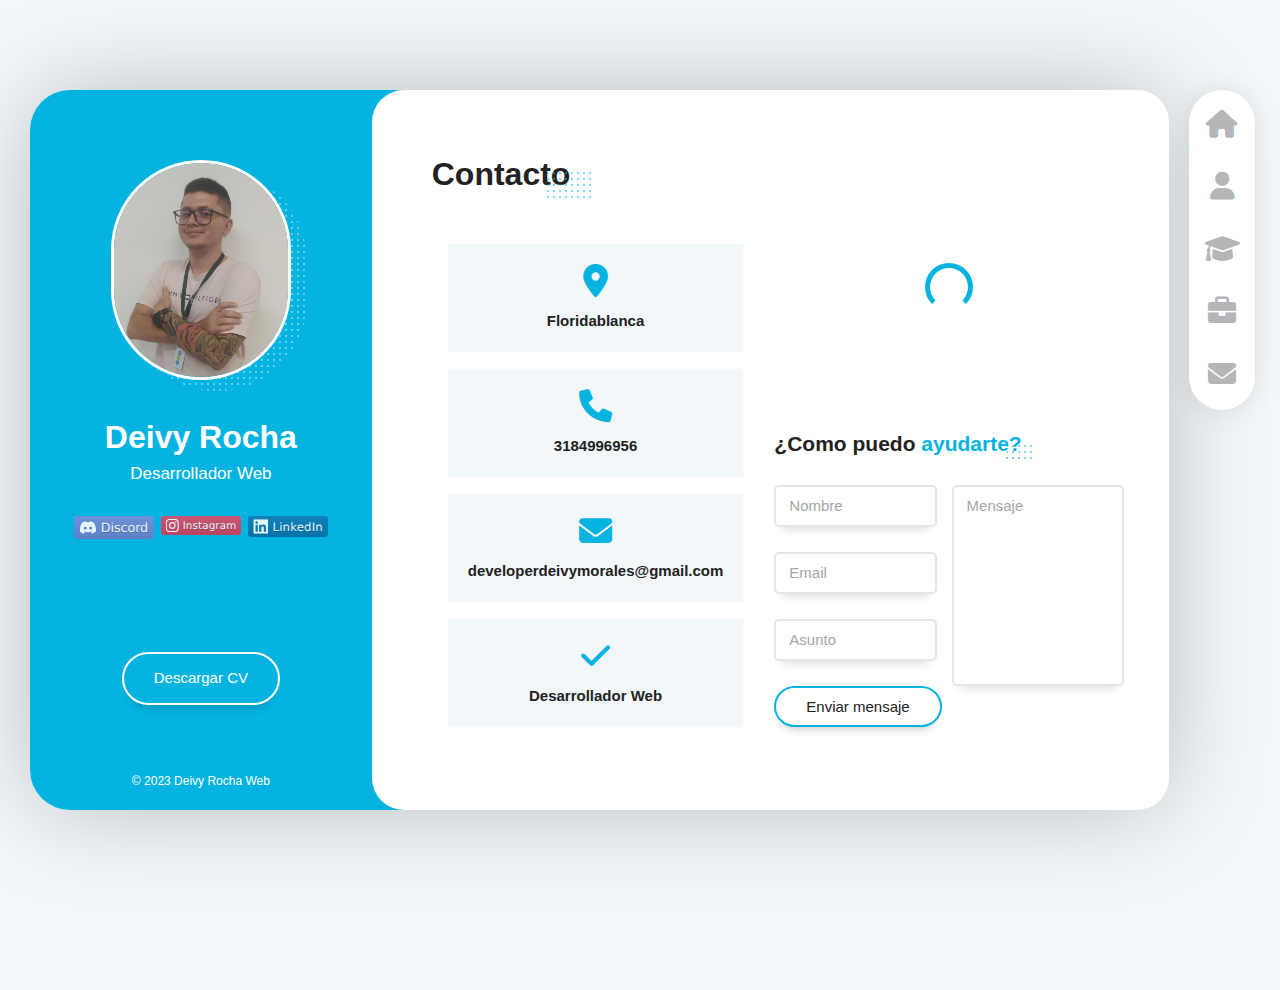
==== commit 63fa8a65: ":sparkles: Actualizando archivos principales" ====
--- a/contacto.html
+++ b/contacto.html
@@ -86,7 +86,7 @@
         </div>
         <!-- Boton del curriculum -->
         <div class="user-info__buttons">
-          <a href="#" class="user-info__btn">
+          <a href="./assets/cv/DeivyMoralesDev.pdf" download="DeivyMoralesDev.pdf" class="user-info__btn">
             Descargar CV
           </a>
         </div>
--- a/assets/css/styles.css
+++ b/assets/css/styles.css
@@ -730,6 +730,7 @@
 }
 
 .gallery__image {
+  
   transition: all 300ms ease-in-out;
 }
 
--- a/assets/css/responsive.css
+++ b/assets/css/responsive.css
@@ -0,0 +1,229 @@
+.layout__menu-toggle {
+  display: none;
+}
+
+@media (max-width: 1490px) {
+  body {
+    padding: 0;
+  }
+
+  .layout {
+    min-width: auto;
+    width: 85%;
+  }
+}
+
+@media (max-width: 1320px) {
+  .layout {
+    width: 89%;
+    margin-left: 3rem;
+  }
+}
+
+@media (max-width: 1160px) {
+  .layout {
+    width: 85%;
+    margin-left: 4rem;
+  }
+  /* Ocupar todo */
+  .certificates__certificate {
+    flex-basis: 100%;
+  }
+}
+
+@media (max-width: 1060px) {
+  body {
+    background-image: none;
+    position: static;
+  }
+  .layout {
+    width: 100%;
+    height: 100%;
+    min-height: 100%;
+    margin: 0;
+    border-radius: 0;
+
+    grid-template-areas: "content";
+    grid-template-columns: 100%;
+  }
+  .layout__menu-toggle {
+    z-index: 9999;
+    display: block;
+    position: absolute;
+    right: 1rem;
+    top: 1rem;
+    width: 4.8rem;
+    height: 4.8rem;
+    line-height: 4.6rem;
+    font-size: 2.5rem;
+    text-align: center;
+    background-color: var(--second-color);
+    color: var(--primary-color);
+    border-radius: 3rem;
+    cursor: pointer;
+    transition: all 500ms ease-in-out;
+  }
+  .menu-toggle__icon {
+    color: var(--primary-color);
+    display: block;
+    position: absolute;
+    top: 25%;
+    left: 25%;
+  }
+  .fa-bars {
+    opacity: 1;
+  }
+  .fa-xmark {
+    opacity: 0;
+  }
+  .layout__aside {
+    z-index: 999;
+    display: none;
+    position: absolute;
+    max-width: 330px;
+    top: 0;
+    right: 0;
+    bottom: 0;
+    text-align: center;
+    overflow: auto;
+    border-radius: 0;
+    transition: all 300ms ease-in-out;
+  }
+  .layout__aside--visible {
+    display: block;
+    width: 100%;
+    margin-right: 0;
+    opacity: 1;
+    transition: all 300ms ease-in-out;
+  }
+  .layout__aside--hidden {
+    display: none;
+    margin-right: -100%;
+    opacity: 0;
+    transition: all 300ms ease-in-out;
+  }
+  .user-info__container-image {
+    width: 13rem;
+    margin-top: 0;
+    display: inline-block;
+  }
+  .user-info__name {
+    font-size: 3rem;
+    margin-top: 0.5rem;
+    margin-bottom: 1rem;
+  }
+  .layout__menu {
+    position: static;
+    margin: 3rem 0;
+  }
+  .menu__list {
+    position: static;
+    width: 100%;
+    background-color: var(--second-color);
+    box-shadow: none;
+    margin-left: 0;
+    padding: 0;
+    min-height: auto;
+  }
+  .menu__link {
+    text-decoration: none;
+    display: block;
+    padding: 1.2rem 0;
+  }
+  .menu__icon {
+    display: none;
+  }
+  .menu__overlay {
+    position: static;
+    opacity: 0.7;
+    margin-top: 0;
+    padding: 0;
+    box-shadow: none;
+    font-size: 1.6rem;
+  }
+  .menu__link--active .menu__overlay {
+    opacity: 1;
+  }
+  .links__social {
+    margin-top: 0;
+  }
+  .user-info__footer {
+    position: static;
+    padding-bottom: 2rem;
+  }
+  .layout__content {
+    border-radius: 0;
+    background-color: transparent;
+    height: 100%;
+    width: 100%;
+  }
+  .content__page {
+    border-radius: 0;
+    height: 100vh;
+  }
+}
+
+@media (max-width: 800px) {
+  .gallery__item {
+    flex-basis: 50%;
+  }
+}
+/* About me*/
+@media (max-width: 585px) {
+  .about__personal-info {
+    flex-direction: column;
+  }
+  .personal-info__data {
+    flex-basis: 100%;
+    padding: 0;
+    margin-top: 2rem;
+  }
+  .services__container {
+    flex-direction: column;
+    flex-wrap: wrap;
+  }
+  .services__service {
+    flex-basis: 100%;
+    margin-right: 0;
+    margin-bottom: 3rem;
+  }
+  .resume__container {
+    flex-direction: column;
+  }
+  .resume__right {
+    flex-basis: 100%;
+    padding: 0;
+    margin-bottom: 3rem;
+  }
+  .contact__containere {
+    flex-direction: column;
+  }
+}
+
+@media (max-width: 480px) {
+  .page__name {
+    font-size: 4.8rem;
+    line-height: 5.6rem;
+    text-align: center;
+  }
+  .certificate__logo {
+    width: 100%;
+  }
+  .gallery__item {
+    flex-basis: 100%;
+  }
+  .form__container {
+    display: flex;
+    flex-direction: column;
+  }
+  .form__left {
+    flex-basis: 100%;
+    margin-right: 0;
+  }
+  .form__right {
+    flex-basis: 100%;
+    max-width: 100%;
+    width: 100%;
+    max-height: 100%;
+  }
+}
